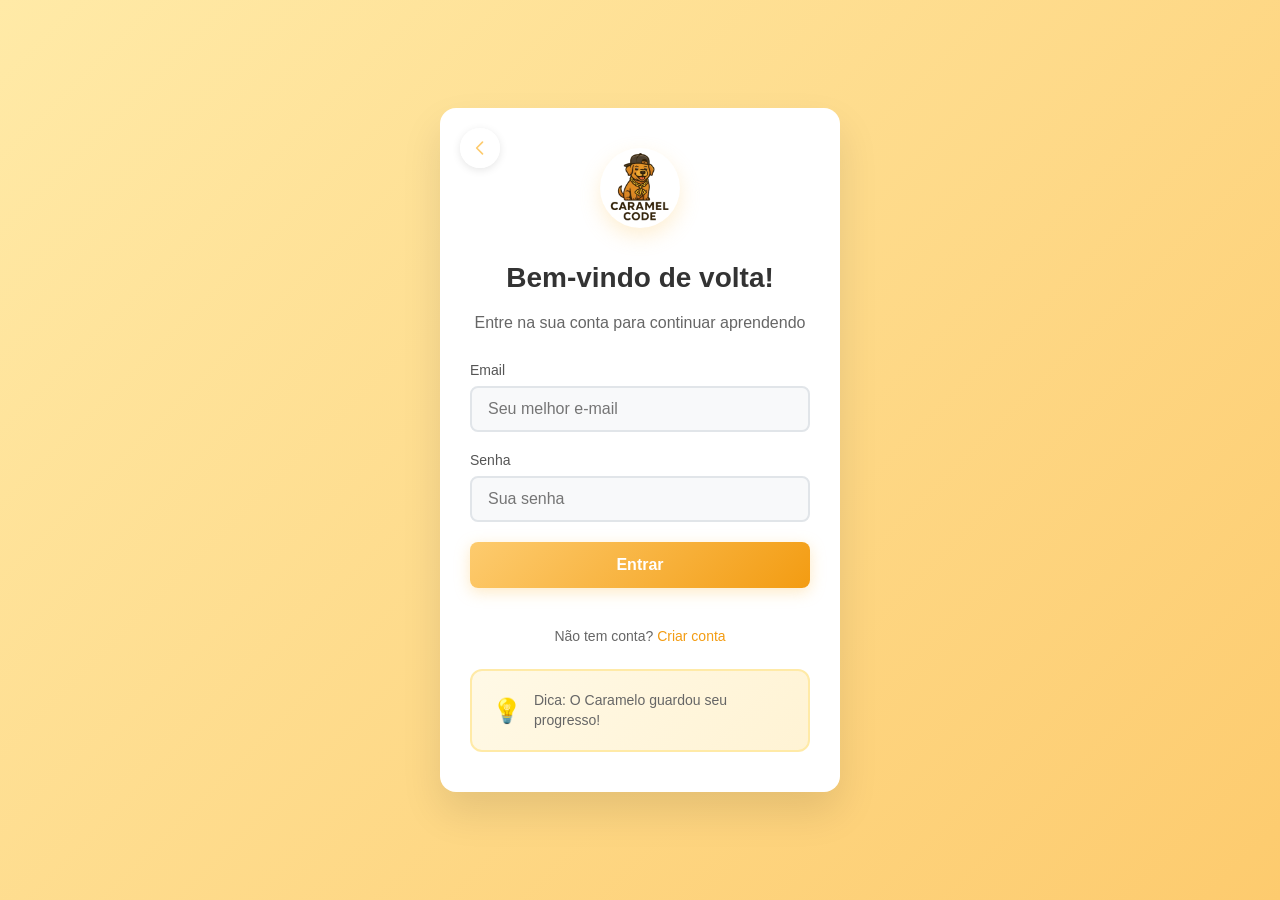
==== course.html @ 5dbd2223 "Initial commit" ====
<!DOCTYPE html>
<html lang="pt-BR">
<head>
    <meta charset="UTF-8">
    <meta name="viewport" content="width=device-width, initial-scale=1.0">
    <title>Trilha - Caramel Code</title>
    <link rel="stylesheet" href="css/theme.css">
    <link rel="stylesheet" href="css/pages.css">
    <style>
        .course-header {
            padding: 16px 16px 10px;
            display: flex;
            align-items: center;
            gap: 12px;
        }
        .course-title-group { flex: 1; }
        .course-title { font-size: 18px; font-weight: 800; color: var(--text-primary); display: flex; align-items: center; gap: 8px; }
        .course-desc { font-size: 12px; color: var(--text-secondary); margin-top: 4px; line-height: 1.4; }
        
        .trail-banner {
            background: linear-gradient(135deg, #fff3e0 0%, #e3f2fd 100%);
            border: 1px solid var(--border);
            border-radius: 20px;
            padding: 20px;
            margin: 0 16px 16px;
            position: relative;
        }
        body.dark .trail-banner {
            background: linear-gradient(135deg, #2d2417 0%, #1e293b 100%);
        }
        .banner-top { display: flex; align-items: center; gap: 8px; margin-bottom: 12px; }
        .banner-top span:first-child { font-size: 18px; }
        .banner-top-title { font-size: 15px; font-weight: 700; color: #a16207; }
        body.dark .banner-top-title { color: #f5a623; }
        .banner-pct { position: absolute; top: 15px; right: 15px; background: rgba(255,255,255,0.5); padding: 4px 8px; border-radius: 20px; font-size: 11px; font-weight: 700; color: var(--accent); }
        .banner-progress-bar { height: 8px; background: rgba(0,0,0,0.05); border-radius: 10px; overflow: hidden; margin-bottom: 20px; }
        .banner-progress-fill { height: 100%; background: var(--accent); border-radius: 10px; width: 0%; transition: width 0.5s; }
        
        .banner-stats { display: flex; justify-content: space-around; text-align: center; }
        .b-stat-item { display: flex; flex-direction: column; gap: 4px; }
        .b-stat-val { font-size: 18px; font-weight: 800; color: var(--text-primary); }
        .b-stat-label { font-size: 11px; color: var(--text-secondary); }

        .phase-card {
            background: var(--bg-card);
            border-radius: 18px;
            border: 1.5px solid var(--border);
            margin: 0 16px 12px;
            padding: 16px;
            display: flex;
            flex-direction: column;
            gap: 12px;
            transition: transform 0.2s;
        }
        .phase-card.locked { opacity: 0.6; }
        .phase-top { display: flex; align-items: flex-start; gap: 14px; }
        .phase-num-circle { 
            width: 44px; height: 44px; border-radius: 50%; border: 2.5px solid #ffe8c8;
            display: flex; align-items: center; justify-content: center;
            font-size: 18px; font-weight: 800; color: var(--accent);
            flex-shrink: 0;
        }
        .phase-card.locked .phase-num-circle { border-color: #eee; color: #ccc; }
        .phase-info { flex: 1; position: relative; }
        .phase-name { font-size: 16px; font-weight: 700; color: var(--text-primary); }
        .phase-desc { font-size: 13px; color: var(--text-secondary); margin-top: 2px; }
        .phase-meta { font-size: 11px; color: var(--text-muted); margin-top: 8px; display: flex; align-items: center; gap: 4px; }
        .phase-badge-pct { position: absolute; top: 0; right: 0; font-size: 11px; font-weight: 700; color: var(--text-muted); }

        .phase-btn {
            width: 100%;
            padding: 12px;
            background: var(--accent);
            color: #fff;
            border: none;
            border-radius: 12px;
            font-size: 14px;
            font-weight: 700;
            display: flex;
            align-items: center;
            justify-content: center;
            gap: 8px;
            cursor: pointer;
            box-shadow: 0 4px 12px rgba(245, 166, 35, 0.2);
        }
        .phase-locked-msg {
            background: var(--bg-secondary);
            border-radius: 10px;
            padding: 10px;
            text-align: center;
            font-size: 12px;
            color: var(--text-muted);
            display: flex;
            align-items: center;
            justify-content: center; gap: 6px;
        }
    </style>
</head>
<body>
<div class="app-shell">
    <header class="page-header" style="border-bottom:none;">
        <button class="back-btn" onclick="location.href='trails.html'">
            <svg viewBox="0 0 24 24" fill="none" stroke="currentColor" stroke-width="2.2">
                <path d="M15 19l-7-7 7-7"/>
            </svg>
        </button>
        <div style="width:40px;"></div>
    </header>

    <div class="course-header" id="courseHeader">
        <div class="course-title" id="courseTitle">🌐 HTML do Zero</div>
        <div class="course-desc" id="courseDesc">Comece sua jornada web aprendendo HTML do básico ao avançado</div>
    </div>

    <div class="page-content" style="padding-top:0;">
        <div class="trail-banner">
            <div class="banner-pct" id="totalPct">0%</div>
            <div class="banner-top">
                <span>🎯</span>
                <span class="banner-top-title">Progresso da Trilha</span>
            </div>
            <div class="banner-sub" id="statusMsg" style="font-size:12px;color:var(--text-secondary);margin-bottom:8px;">0/41 questões completadas</div>
            <div class="banner-progress-bar">
                <div class="banner-progress-fill" id="totalProgressFill"></div>
            </div>
            <div class="banner-stats">
                <div class="b-stat-item">
                    <span class="b-stat-val" id="countFases">0</span>
                    <span class="b-stat-label">Fases</span>
                </div>
                <div class="b-stat-item">
                    <span class="b-stat-val" id="countMoedas">0</span>
                    <span class="b-stat-label">Moedas</span>
                </div>
                <div class="b-stat-item">
                    <span class="b-stat-val" id="countNivel">1</span>
                    <span class="b-stat-label">Nível</span>
                </div>
            </div>
        </div>

        <div id="phasesList"></div>
    </div>
</div>

<script src="js/app.js"></script>
<script src="js/database_json.js"></script>
<script src="js/course.js"></script>
</body>
</html>
---- css/theme.css ----
@import url('https://fonts.googleapis.com/css2?family=Plus+Jakarta+Sans:wght@400;500;600;700;800&display=swap');

:root {
    --bg-primary: #ffffff;
    --bg-secondary: #f9f9f9;
    --bg-card: #ffffff;
    --border: #efefef;
    --text-primary: #1a1a1a;
    --text-secondary: #666;
    --text-muted: #aaa;
    --accent: #f5a623;
    --accent-dark: #e07b00;
    --input-bg: #f8f9fa;
    --input-border: #e1e5e9;
    --shadow: rgba(0, 0, 0, 0.08);
    --toggle-on: #f5a623;
    --toggle-off: #ddd;
    --body-bg: #f3f4f6;
    --gradient-body: linear-gradient(135deg, #ffeaa7 0%, #fdcb6e 100%);
}

html.dark, body.dark {
    --bg-primary: #111827;
    --bg-secondary: #1f2937;
    --bg-card: #1f2937;
    --border: #374151;
    --text-primary: #f9fafb;
    --text-secondary: #9ca3af;
    --text-muted: #6b7280;
    --input-bg: #374151;
    --input-border: #4b5563;
    --shadow: rgba(0, 0, 0, 0.4);
    --toggle-on: #f5a623;
    --toggle-off: #374151;
    --body-bg: #0f172a;
    --gradient-body: linear-gradient(135deg, #1e2535 0%, #111827 100%);
}

html.no-animations *,
html.no-animations *::before,
html.no-animations *::after {
    animation: none !important;
    transition: none !important;
}

/* Aplicar tema no body de todas as páginas */
body {
    font-family: 'Plus Jakarta Sans', sans-serif;
    background-color: var(--body-bg);
    color: var(--text-primary);
    transition: background-color 0.25s, color 0.25s;
}

/* login.css + register.css overrides em dark mode */
body.dark .login-card {
    background: var(--bg-card);
    box-shadow: 0 20px 40px var(--shadow);
}

body.dark .login-title,
body.dark .login-title h2 {
    color: var(--text-primary);
}

body.dark .subtitle,
body.dark .signup-link,
body.dark .signup-link p {
    color: var(--text-secondary);
}

body.dark .form-group label {
    color: var(--text-secondary);
}

body.dark .form-group input {
    background: var(--input-bg);
    border-color: var(--input-border);
    color: var(--text-primary);
}

body.dark .form-group input::placeholder {
    color: var(--text-muted);
}

body.dark .tip-section {
    background: #1f2937;
    border-color: #374151;
}

body.dark .tip-text {
    color: var(--text-secondary);
}

/* index.html overrides */
body.dark .feature-card {
    background: var(--bg-card);
    border-color: var(--border);
}

body.dark .feature-content h3 {
    color: var(--text-primary);
}

body.dark .feature-content p {
    color: var(--text-secondary);
}

body.dark .stat-number {
    color: var(--text-primary);
}

body.dark .stat-label {
    color: var(--text-secondary);
}

body.dark .footer {
    color: var(--text-muted);
}

body.dark .btn-secondary {
    background: var(--bg-card);
    border-color: var(--accent);
    color: var(--accent);
}

/* Onboarding dark */
body.dark .ob-shell {
    background: var(--bg-primary);
}

body.dark .ob-level-card {
    background: var(--bg-card);
    border-color: var(--border);
}

body.dark .ob-level-name {
    color: var(--text-primary);
}

body.dark .ob-level-desc {
    color: var(--text-secondary);
}

body.dark .ob-level-feat {
    color: var(--text-secondary);
}

body.dark .ob-style-tab {
    background: var(--bg-secondary);
    border-color: transparent;
}

body.dark .ob-style-tab-label {
    color: var(--text-secondary);
}

body.dark .ob-level-sub,
body.dark .ob-subtitle {
    color: var(--text-secondary);
}

/* Login/register body gradient — dark substitui o gradiente amarelo */
body.dark .login-container ~ * {
    background: var(--body-bg);
}
---- css/pages.css ----
@import url('https://fonts.googleapis.com/css2?family=Plus+Jakarta+Sans:wght@400;500;600;700;800&display=swap');

* { margin: 0; padding: 0; box-sizing: border-box; }

body {
    font-family: 'Plus Jakarta Sans', sans-serif;
    background: var(--bg-secondary);
    min-height: 100vh;
    display: flex;
    justify-content: center;
}

.app-shell {
    width: 100%;
    max-width: 400px;
    min-height: 100vh;
    background: var(--bg-primary, #fff);
    display: flex;
    flex-direction: column;
    color: var(--text-primary, #1a1a1a);
}

:root {
    --bg-primary: #ffffff;
    --bg-secondary: #f9f9f9;
    --bg-card: #ffffff;
    --border: #efefef;
    --text-primary: #1a1a1a;
    --text-secondary: #888;
    --text-muted: #bbb;
    --accent: #f5a623;
    --accent-dark: #e07b00;
    --toggle-on: #f5a623;
    --toggle-off: #ddd;
}

body.dark {
    --bg-primary: #111827;
    --bg-secondary: #1f2937;
    --bg-card: #1f2937;
    --border: #374151;
    --text-primary: #f9fafb;
    --text-secondary: #9ca3af;
    --text-muted: #6b7280;
    --toggle-on: #f5a623;
    --toggle-off: #374151;
}

/* Page header */
.page-header {
    display: flex;
    align-items: center;
    justify-content: space-between;
    padding: 20px 16px 14px;
    background: var(--bg-primary);
    border-bottom: 1px solid var(--border);
}

.back-btn {
    background: none;
    border: none;
    cursor: pointer;
    display: flex;
    align-items: center;
    gap: 4px;
    color: var(--text-primary);
    font-size: 14px;
    font-weight: 500;
    font-family: 'Plus Jakarta Sans', sans-serif;
    padding: 4px 0;
}

.back-btn svg { width: 20px; height: 20px; }

.page-title {
    font-size: 17px;
    font-weight: 700;
    color: var(--text-primary);
}

.page-action-btn {
    background: none;
    border: none;
    cursor: pointer;
    font-size: 14px;
    font-weight: 600;
    color: var(--accent);
    font-family: 'Plus Jakarta Sans', sans-serif;
    display: flex;
    align-items: center;
    gap: 6px;
}

.page-action-btn svg { width: 16px; height: 16px; }

.page-version {
    font-size: 12px;
    color: var(--text-muted);
}

.page-content {
    flex: 1;
    overflow-y: auto;
    padding: 16px;
    display: flex;
    flex-direction: column;
    gap: 14px;
    background: var(--bg-secondary);
}

/* Cards */
.card {
    background: var(--bg-card);
    border-radius: 16px;
    border: 1px solid var(--border);
    overflow: hidden;
}

/* Profile card */
.profile-card {
    padding: 24px 16px;
    display: flex;
    flex-direction: column;
    align-items: center;
    gap: 10px;
    text-align: center;
}

.avatar-circle {
    width: 72px;
    height: 72px;
    border-radius: 50%;
    background: #f0ece8;
    display: flex;
    align-items: center;
    justify-content: center;
    font-size: 28px;
    font-weight: 700;
    color: #c9a87f;
    position: relative;
}

.avatar-edit-btn {
    position: absolute;
    bottom: -2px;
    right: -2px;
    width: 24px;
    height: 24px;
    background: var(--accent);
    border-radius: 50%;
    border: 2px solid var(--bg-card);
    display: flex;
    align-items: center;
    justify-content: center;
    cursor: pointer;
    font-size: 10px;
    color: #fff;
}

.profile-name {
    font-size: 18px;
    font-weight: 800;
    color: var(--text-primary);
}

.profile-email {
    font-size: 13px;
    color: var(--text-secondary);
}

.profile-badges {
    display: flex;
    gap: 10px;
    margin-top: 2px;
}

.profile-badge {
    font-size: 12px;
    font-weight: 600;
    color: var(--accent);
}

.profile-badge-sep {
    color: var(--border);
}

/* Stats card */
.stats-card {
    padding: 16px;
}

.stats-card-title {
    display: flex;
    align-items: center;
    gap: 8px;
    font-size: 14px;
    font-weight: 700;
    color: var(--text-primary);
    margin-bottom: 14px;
    padding-bottom: 12px;
    border-bottom: 1px solid var(--border);
}

.stats-card-title span { font-size: 16px; }

.stats-grid-2 {
    display: grid;
    grid-template-columns: 1fr 1fr;
    gap: 12px;
}

.stat-cell {
    display: flex;
    flex-direction: column;
    gap: 2px;
}

.stat-cell-icon-val {
    display: flex;
    align-items: center;
    gap: 6px;
}

.stat-cell-icon { font-size: 16px; }

.stat-cell-val {
    font-size: 20px;
    font-weight: 800;
    color: var(--text-primary);
}

.stat-cell-val.orange { color: #f5a623; }
.stat-cell-val.red { color: #ef4444; }
.stat-cell-val.green { color: #22c55e; }

.stat-cell-label {
    font-size: 12px;
    color: var(--text-secondary);
}

.profile-member-since {
    display: flex;
    align-items: center;
    gap: 6px;
    padding: 12px 16px 0;
    font-size: 12px;
    color: var(--text-muted);
    border-top: 1px solid var(--border);
    margin-top: 12px;
}

/* Edit form */
.edit-form { padding: 16px; display: flex; flex-direction: column; gap: 12px; }

.form-group { display: flex; flex-direction: column; gap: 6px; }

.form-label { font-size: 12px; font-weight: 600; color: var(--text-secondary); }

.form-input {
    padding: 12px 14px;
    border-radius: 12px;
    border: 1.5px solid var(--border);
    background: var(--bg-secondary);
    font-size: 14px;
    color: var(--text-primary);
    font-family: 'Plus Jakarta Sans', sans-serif;
    outline: none;
    transition: border-color 0.2s;
}

.form-input:focus { border-color: var(--accent); }

.save-btn {
    width: 100%;
    padding: 14px;
    background: linear-gradient(135deg, #f5a623 0%, #e07b00 100%);
    color: #fff;
    border: none;
    border-radius: 14px;
    font-size: 15px;
    font-weight: 700;
    cursor: pointer;
    font-family: 'Plus Jakarta Sans', sans-serif;
    transition: transform 0.2s, box-shadow 0.2s;
    margin-top: 4px;
}

.save-btn:hover { transform: translateY(-1px); box-shadow: 0 6px 20px rgba(245,166,35,0.35); }

/* Settings */
.settings-section { padding: 14px 16px; }

.settings-section-title {
    display: flex;
    align-items: center;
    gap: 8px;
    font-size: 13px;
    font-weight: 700;
    color: var(--text-primary);
    margin-bottom: 12px;
}

.settings-section-title span { font-size: 16px; }

.settings-row {
    display: flex;
    align-items: center;
    justify-content: space-between;
    padding: 10px 0;
    border-bottom: 1px solid var(--border);
}

.settings-row:last-child { border-bottom: none; }

.settings-row-left { flex: 1; min-width: 0; }

.settings-row-label {
    font-size: 14px;
    font-weight: 600;
    color: var(--text-primary);
}

.settings-row-sub {
    font-size: 11px;
    color: var(--text-secondary);
    margin-top: 2px;
}

.toggle {
    width: 44px;
    height: 24px;
    border-radius: 100px;
    background: var(--toggle-off);
    position: relative;
    cursor: pointer;
    border: none;
    transition: background 0.25s;
    flex-shrink: 0;
}

.toggle.on { background: var(--toggle-on); }

.toggle::after {
    content: '';
    position: absolute;
    width: 18px;
    height: 18px;
    border-radius: 50%;
    background: #fff;
    top: 3px;
    left: 3px;
    transition: transform 0.25s;
    box-shadow: 0 1px 4px rgba(0,0,0,0.2);
}

.toggle.on::after { transform: translateX(20px); }

/* Trails */
.trail-level-banner {
    background: linear-gradient(135deg, #fff9f0 0%, #ffe8c8 100%);
    border: 1.5px solid #ffd4a0;
    border-radius: 16px;
    padding: 14px 16px;
    display: flex;
    align-items: center;
    gap: 12px;
    margin-bottom: 4px;
}

.trail-level-emoji { font-size: 28px; }

.trail-level-info { flex: 1; }

.trail-level-name { font-size: 15px; font-weight: 700; color: #1a1a1a; }

.trail-level-sub { font-size: 12px; color: #888; }

.trail-level-badge {
    font-size: 11px;
    font-weight: 700;
    background: #fff;
    color: var(--accent);
    border: 1.5px solid #ffd4a0;
    padding: 4px 10px;
    border-radius: 100px;
}

.trail-card {
    background: var(--bg-card);
    border-radius: 16px;
    border: 1.5px solid var(--border);
    overflow: hidden;
    margin-bottom: 12px;
}

.trail-card.locked { opacity: 0.6; }

.trail-card-top {
    padding: 14px 16px 10px;
    display: flex;
    align-items: flex-start;
    gap: 12px;
}

.trail-card-icon {
    width: 44px;
    height: 44px;
    border-radius: 12px;
    display: flex;
    align-items: center;
    justify-content: center;
    font-size: 22px;
    flex-shrink: 0;
    background: #f5f5f5;
}

.trail-card-info {
    flex: 1;
    min-width: 0;
}

.trail-card-header {
    display: flex;
    align-items: center;
    justify-content: space-between;
}

.trail-card-name {
    font-size: 15px;
    font-weight: 700;
    color: var(--text-primary);
}

.trail-card-pct {
    font-size: 13px;
    font-weight: 600;
    color: var(--text-secondary);
}

.trail-card-desc {
    font-size: 12px;
    color: var(--text-secondary);
    margin: 3px 0 6px;
}

.trail-card-meta {
    display: flex;
    align-items: center;
    gap: 4px;
    font-size: 11px;
    color: var(--text-muted);
}

.trail-card-meta span { font-size: 13px; }

.trail-progress-row {
    padding: 0 16px 10px;
}

.trail-label-row {
    display: flex;
    justify-content: space-between;
    font-size: 11px;
    color: var(--text-muted);
    margin-bottom: 5px;
}

.trail-track {
    height: 6px;
    background: #eee;
    border-radius: 100px;
    overflow: hidden;
}

.trail-fill {
    height: 100%;
    background: linear-gradient(90deg, #f5a623, #e07b00);
    border-radius: 100px;
}

.trail-phases {
    padding: 4px 16px 12px;
    display: flex;
    gap: 6px;
}

.phase-dot {
    width: 28px;
    height: 28px;
    border-radius: 50%;
    border: 2px solid var(--border);
    display: flex;
    align-items: center;
    justify-content: center;
    font-size: 11px;
    font-weight: 700;
    color: var(--text-muted);
    background: var(--bg-secondary);
    cursor: pointer;
    transition: all 0.2s;
}

.phase-dot.done {
    background: var(--accent);
    border-color: var(--accent);
    color: #fff;
}

.phase-dot.current {
    border-color: var(--accent);
    color: var(--accent);
}

.phase-dot.more {
    font-size: 10px;
}

.trail-lock-msg {
    padding: 6px 16px 12px;
    display: flex;
    align-items: center;
    gap: 6px;
    font-size: 11px;
    color: var(--text-muted);
}

.trail-lock-msg span { font-size: 13px; }

.trail-tip {
    margin-top: 4px;
    background: #fffbeb;
    border-radius: 14px;
    border: 1.5px solid #fde68a;
    padding: 14px 16px;
    display: flex;
    gap: 10px;
    align-items: flex-start;
}

.trail-tip-icon { font-size: 20px; flex-shrink: 0; }

.trail-tip-text { font-size: 12px; color: #a16207; line-height: 1.5; }
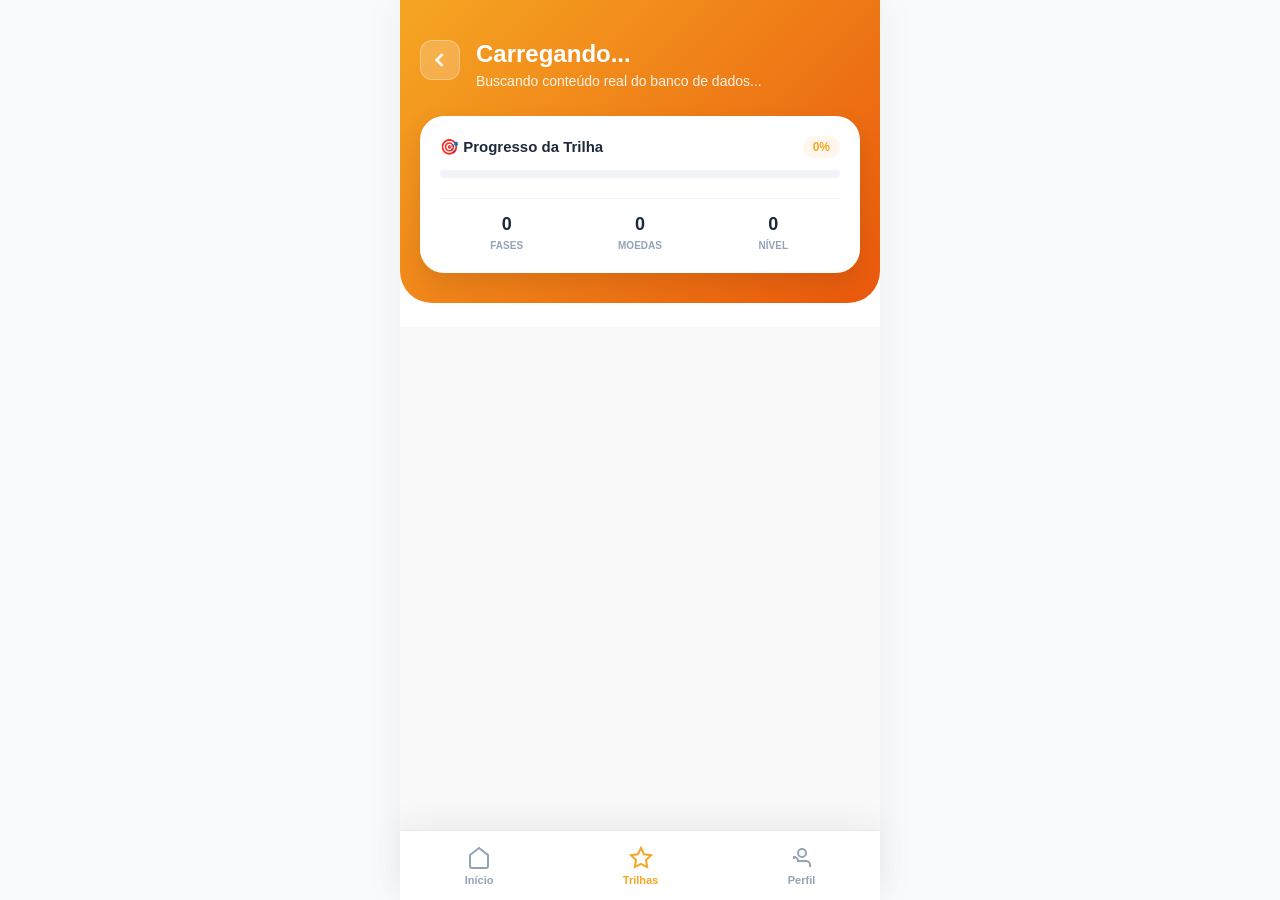
==== commit 11fc8bda: "Correção dos bancos de dados" ====
--- a/course.html
+++ b/course.html
@@ -1,150 +1,352 @@
 <!DOCTYPE html>
 <html lang="pt-BR">
+
 <head>
     <meta charset="UTF-8">
     <meta name="viewport" content="width=device-width, initial-scale=1.0">
-    <title>Trilha - Caramel Code</title>
+    <title>Curso - Caramel Code</title>
     <link rel="stylesheet" href="css/theme.css">
     <link rel="stylesheet" href="css/pages.css">
     <style>
+        body {
+            background-color: #f8fafc;
+            margin: 0;
+            font-family: 'Inter', sans-serif;
+        }
+
+        .app-shell {
+            max-width: 480px;
+            margin: 0 auto;
+            background: #fff;
+            min-height: 100vh;
+            position: relative;
+            box-shadow: 0 0 40px rgba(0,0,0,0.05);
+        }
+
+        /* HEADER CARAMEL */
         .course-header {
-            padding: 16px 16px 10px;
-            display: flex;
-            align-items: center;
-            gap: 12px;
-        }
-        .course-title-group { flex: 1; }
-        .course-title { font-size: 18px; font-weight: 800; color: var(--text-primary); display: flex; align-items: center; gap: 8px; }
-        .course-desc { font-size: 12px; color: var(--text-secondary); margin-top: 4px; line-height: 1.4; }
-        
-        .trail-banner {
-            background: linear-gradient(135deg, #fff3e0 0%, #e3f2fd 100%);
-            border: 1px solid var(--border);
+            padding: 40px 20px 30px;
+            background: linear-gradient(135deg, #f5a623 0%, #ea580c 100%);
+            color: white;
+            border-bottom-left-radius: 32px;
+            border-bottom-right-radius: 32px;
+            margin-bottom: 24px;
+        }
+
+        .header-nav {
+            display: flex;
+            align-items: flex-start;
+            gap: 16px;
+            margin-bottom: 24px;
+        }
+
+        .back-btn {
+            width: 40px;
+            height: 40px;
+            border-radius: 12px;
+            background: rgba(255, 255, 255, 0.2);
+            border: 1px solid rgba(255, 255, 255, 0.3);
+            display: flex;
+            align-items: center;
+            justify-content: center;
+            color: white;
+            cursor: pointer;
+            backdrop-filter: blur(5px);
+        }
+
+        .course-info h1 {
+            font-size: 24px;
+            font-weight: 800;
+            margin: 0 0 4px 0;
+        }
+
+        .course-info p {
+            font-size: 14px;
+            color: rgba(255, 255, 255, 0.9);
+            margin: 0;
+            line-height: 1.4;
+        }
+
+        /* PROGRESS CARD */
+        .progress-card {
+            background: #ffffff;
+            border-radius: 24px;
+            padding: 20px;
+            box-shadow: 0 10px 25px rgba(0, 0, 0, 0.1);
+            margin-top: 10px;
+        }
+
+        .progress-header {
+            display: flex;
+            justify-content: space-between;
+            align-items: center;
+            margin-bottom: 12px;
+        }
+
+        .progress-label {
+            font-weight: 700;
+            color: #1e293b;
+            font-size: 15px;
+            display: flex;
+            align-items: center;
+            gap: 8px;
+        }
+
+        .progress-percent {
+            background: #fff7ed;
+            padding: 4px 10px;
+            border-radius: 100px;
+            font-size: 12px;
+            font-weight: 800;
+            color: #f5a623;
+        }
+
+        .progress-bar-bg {
+            height: 8px;
+            background: #f1f5f9;
+            border-radius: 10px;
+            overflow: hidden;
+            margin-bottom: 20px;
+        }
+
+        .progress-bar-fill {
+            height: 100%;
+            background: linear-gradient(90deg, #f5a623, #f97316);
+            width: 0%;
+            transition: width 0.5s ease;
+        }
+
+        .stats-row {
+            display: grid;
+            grid-template-columns: repeat(3, 1fr);
+            padding-top: 15px;
+            border-top: 1px solid #f1f5f9;
+        }
+
+        .stat-item { text-align: center; }
+        .stat-val { display: block; font-size: 18px; font-weight: 800; color: #1e293b; }
+        .stat-lab { font-size: 10px; font-weight: 700; color: #94a3b8; text-transform: uppercase; }
+
+        /* LISTA DE MÓDULOS */
+        .modules-list {
+            padding: 0 20px 120px;
+            display: flex;
+            flex-direction: column;
+            gap: 16px;
+        }
+
+        .module-item {
+            background: #ffffff;
+            border: 1.5px solid #f1f5f9;
             border-radius: 20px;
-            padding: 20px;
-            margin: 0 16px 16px;
-            position: relative;
-        }
-        body.dark .trail-banner {
-            background: linear-gradient(135deg, #2d2417 0%, #1e293b 100%);
-        }
-        .banner-top { display: flex; align-items: center; gap: 8px; margin-bottom: 12px; }
-        .banner-top span:first-child { font-size: 18px; }
-        .banner-top-title { font-size: 15px; font-weight: 700; color: #a16207; }
-        body.dark .banner-top-title { color: #f5a623; }
-        .banner-pct { position: absolute; top: 15px; right: 15px; background: rgba(255,255,255,0.5); padding: 4px 8px; border-radius: 20px; font-size: 11px; font-weight: 700; color: var(--accent); }
-        .banner-progress-bar { height: 8px; background: rgba(0,0,0,0.05); border-radius: 10px; overflow: hidden; margin-bottom: 20px; }
-        .banner-progress-fill { height: 100%; background: var(--accent); border-radius: 10px; width: 0%; transition: width 0.5s; }
-        
-        .banner-stats { display: flex; justify-content: space-around; text-align: center; }
-        .b-stat-item { display: flex; flex-direction: column; gap: 4px; }
-        .b-stat-val { font-size: 18px; font-weight: 800; color: var(--text-primary); }
-        .b-stat-label { font-size: 11px; color: var(--text-secondary); }
-
-        .phase-card {
-            background: var(--bg-card);
-            border-radius: 18px;
-            border: 1.5px solid var(--border);
-            margin: 0 16px 12px;
             padding: 16px;
             display: flex;
+            align-items: center;
+            gap: 16px;
+            cursor: pointer;
+            transition: transform 0.2s;
+        }
+
+        .module-item:active { transform: scale(0.98); }
+
+        .module-icon {
+            width: 48px;
+            height: 48px;
+            border-radius: 14px;
+            background: #fff7ed;
+            display: flex;
+            align-items: center;
+            justify-content: center;
+            font-size: 20px;
+            border: 1px solid #fed7aa;
+        }
+
+        .module-info { flex: 1; }
+        .module-title { font-weight: 700; color: #1e293b; font-size: 15px; margin-bottom: 2px; }
+        .module-meta { font-size: 12px; color: #64748b; }
+
+        .module-check {
+            width: 24px;
+            height: 24px;
+            border-radius: 50%;
+            border: 2px solid #e2e8f0;
+            display: flex;
+            align-items: center;
+            justify-content: center;
+        }
+
+        .module-item.completed .module-check {
+            background: #22c55e;
+            border-color: #22c55e;
+            color: white;
+            font-size: 12px;
+        }
+
+        .module-item.locked {
+            opacity: 0.6;
+            cursor: not-allowed;
+        }
+
+        /* TAB BAR CARAMEL */
+        .tab-bar {
+            position: fixed;
+            bottom: 0;
+            left: 50%;
+            transform: translateX(-50%);
+            width: 100%;
+            max-width: 480px;
+            height: 70px;
+            background: #ffffff;
+            border-top: 1px solid #e2e8f0;
+            display: flex;
+            justify-content: space-around;
+            align-items: center;
+            z-index: 1000;
+            box-shadow: 0 -10px 30px rgba(0,0,0,0.05);
+        }
+
+        .tab-item {
+            display: flex;
             flex-direction: column;
-            gap: 12px;
-            transition: transform 0.2s;
-        }
-        .phase-card.locked { opacity: 0.6; }
-        .phase-top { display: flex; align-items: flex-start; gap: 14px; }
-        .phase-num-circle { 
-            width: 44px; height: 44px; border-radius: 50%; border: 2.5px solid #ffe8c8;
-            display: flex; align-items: center; justify-content: center;
-            font-size: 18px; font-weight: 800; color: var(--accent);
-            flex-shrink: 0;
-        }
-        .phase-card.locked .phase-num-circle { border-color: #eee; color: #ccc; }
-        .phase-info { flex: 1; position: relative; }
-        .phase-name { font-size: 16px; font-weight: 700; color: var(--text-primary); }
-        .phase-desc { font-size: 13px; color: var(--text-secondary); margin-top: 2px; }
-        .phase-meta { font-size: 11px; color: var(--text-muted); margin-top: 8px; display: flex; align-items: center; gap: 4px; }
-        .phase-badge-pct { position: absolute; top: 0; right: 0; font-size: 11px; font-weight: 700; color: var(--text-muted); }
-
-        .phase-btn {
-            width: 100%;
-            padding: 12px;
-            background: var(--accent);
-            color: #fff;
-            border: none;
-            border-radius: 12px;
-            font-size: 14px;
-            font-weight: 700;
-            display: flex;
-            align-items: center;
-            justify-content: center;
-            gap: 8px;
-            cursor: pointer;
-            box-shadow: 0 4px 12px rgba(245, 166, 35, 0.2);
-        }
-        .phase-locked-msg {
-            background: var(--bg-secondary);
-            border-radius: 10px;
-            padding: 10px;
-            text-align: center;
-            font-size: 12px;
-            color: var(--text-muted);
-            display: flex;
-            align-items: center;
-            justify-content: center; gap: 6px;
-        }
+            align-items: center;
+            text-decoration: none;
+            color: #94a3b8;
+            font-size: 11px;
+            font-weight: 600;
+        }
+
+        .tab-item.active { color: #f5a623; }
+        .tab-item svg { width: 24px !important; height: 24px !important; margin-bottom: 4px; }
     </style>
 </head>
+
 <body>
-<div class="app-shell">
-    <header class="page-header" style="border-bottom:none;">
-        <button class="back-btn" onclick="location.href='trails.html'">
-            <svg viewBox="0 0 24 24" fill="none" stroke="currentColor" stroke-width="2.2">
-                <path d="M15 19l-7-7 7-7"/>
-            </svg>
-        </button>
-        <div style="width:40px;"></div>
-    </header>
-
-    <div class="course-header" id="courseHeader">
-        <div class="course-title" id="courseTitle">🌐 HTML do Zero</div>
-        <div class="course-desc" id="courseDesc">Comece sua jornada web aprendendo HTML do básico ao avançado</div>
-    </div>
-
-    <div class="page-content" style="padding-top:0;">
-        <div class="trail-banner">
-            <div class="banner-pct" id="totalPct">0%</div>
-            <div class="banner-top">
-                <span>🎯</span>
-                <span class="banner-top-title">Progresso da Trilha</span>
-            </div>
-            <div class="banner-sub" id="statusMsg" style="font-size:12px;color:var(--text-secondary);margin-bottom:8px;">0/41 questões completadas</div>
-            <div class="banner-progress-bar">
-                <div class="banner-progress-fill" id="totalProgressFill"></div>
-            </div>
-            <div class="banner-stats">
-                <div class="b-stat-item">
-                    <span class="b-stat-val" id="countFases">0</span>
-                    <span class="b-stat-label">Fases</span>
-                </div>
-                <div class="b-stat-item">
-                    <span class="b-stat-val" id="countMoedas">0</span>
-                    <span class="b-stat-label">Moedas</span>
-                </div>
-                <div class="b-stat-item">
-                    <span class="b-stat-val" id="countNivel">1</span>
-                    <span class="b-stat-label">Nível</span>
+    <div class="app-shell">
+        <header class="course-header">
+            <div class="header-nav">
+                <button class="back-btn" onclick="location.href='trails.html'">
+                    <svg viewBox="0 0 24 24" width="24" height="24" fill="none" stroke="currentColor" stroke-width="3">
+                        <path d="M15 19l-7-7 7-7" />
+                    </svg>
+                </button>
+                <div class="course-info">
+                    <h1 id="courseTitle">Carregando...</h1>
+                    <p id="courseDesc">Buscando conteúdo real do banco de dados...</p>
                 </div>
             </div>
+
+            <div class="progress-card">
+                <div class="progress-header">
+                    <div class="progress-label">🎯 Progresso da Trilha</div>
+                    <div class="progress-percent" id="progressPercent">0%</div>
+                </div>
+                <div class="progress-bar-bg">
+                    <div class="progress-bar-fill" id="progressBar"></div>
+                </div>
+                <div class="stats-row">
+                    <div class="stat-item">
+                        <span class="stat-val" id="statFases">0</span>
+                        <span class="stat-lab">Fases</span>
+                    </div>
+                    <div class="stat-item">
+                        <span class="stat-val" id="statMoedas">0</span>
+                        <span class="stat-lab">Moedas</span>
+                    </div>
+                    <div class="stat-item">
+                        <span class="stat-val" id="statNivel">0</span>
+                        <span class="stat-lab">Nível</span>
+                    </div>
+                </div>
+            </div>
+        </header>
+
+        <div class="page-content">
+            <div class="modules-list" id="modulesList">
+                <!-- Injetado via API -->
+            </div>
         </div>
 
-        <div id="phasesList"></div>
+        <nav class="tab-bar">
+            <a href="dashboard.html" class="tab-item">
+                <svg viewBox="0 0 24 24" fill="none" stroke="currentColor" stroke-width="2">
+                    <path d="M3 9l9-7 9 7v11a2 2 0 0 1-2 2H5a2 2 0 0 1-2-2z" />
+                </svg>
+                <span>Início</span>
+            </a>
+            <a href="trails.html" class="tab-item active">
+                <svg viewBox="0 0 24 24" fill="none" stroke="currentColor" stroke-width="2">
+                    <path d="M12 2l3.09 6.26L22 9.27l-5 4.87 1.18 6.88L12 17.77l-6.18 3.25L7 14.14 2 9.27l6.91-1.01L12 2z" />
+                </svg>
+                <span>Trilhas</span>
+            </a>
+            <a href="profile.html" class="tab-item">
+                <svg viewBox="0 0 24 24" fill="none" stroke="currentColor" stroke-width="2">
+                    <path d="M20 21v-2a4 4 0 0 0-4-4H8a4 4 0 0 0-4-4v2" />
+                    <circle cx="12" cy="7" r="4" />
+                </svg>
+                <span>Perfil</span>
+            </a>
+        </nav>
     </div>
-</div>
-
-<script src="js/app.js"></script>
-<script src="js/database_json.js"></script>
-<script src="js/course.js"></script>
+
+    <script src="js/app.js"></script>
+    <script>
+        async function loadCourseContent() {
+            const params = new URLSearchParams(window.location.search);
+            const trailId = params.get('trail') || 'html';
+
+            try {
+                const response = await fetch(`api/get_course_content.php?trail=${trailId}`);
+                const data = await response.json();
+
+                if (data.success) {
+                    document.getElementById('courseTitle').textContent = data.curso.titulo;
+                    document.getElementById('courseDesc').textContent = data.curso.descricao;
+                    
+                    document.getElementById('statFases').textContent = data.modulos.length;
+                    document.getElementById('statMoedas').textContent = data.stats.moedas;
+                    document.getElementById('statNivel').textContent = data.stats.nivel;
+
+                    const percent = Math.round((data.concluidas.length / data.modulos.length) * 100) || 0;
+                    document.getElementById('progressPercent').textContent = percent + '%';
+                    document.getElementById('progressBar').style.width = percent + '%';
+
+                    const list = document.getElementById('modulesList');
+                    list.innerHTML = '';
+
+                    data.modulos.forEach(mod => {
+                        const isCompleted = data.concluidas.includes(parseInt(mod.ordem));
+                        const isLocked = parseInt(mod.ordem) > (data.concluidas.length + 1);
+
+                        const item = document.createElement('div');
+                        item.className = `module-item ${isCompleted ? 'completed' : ''} ${isLocked ? 'locked' : ''}`;
+                        
+                        item.onclick = () => {
+                            if (!isLocked) location.href = `study.html?trail=${trailId}&phase=${mod.ordem}`;
+                            else alert("Conclua a fase anterior para liberar esta!");
+                        };
+
+                        item.innerHTML = `
+                            <div class="module-icon">📚</div>
+                            <div class="module-info">
+                                <div class="module-title">Módulo ${mod.ordem}: ${mod.titulo}</div>
+                                <div class="module-meta">10 questões • 25 moedas</div>
+                            </div>
+                            <div class="module-check">${isCompleted ? '✓' : ''}</div>
+                        `;
+                        list.appendChild(item);
+                    });
+                }
+            } catch (e) {
+                console.error("Erro ao carregar curso:", e);
+            }
+        }
+
+        document.addEventListener('DOMContentLoaded', () => {
+            window.applyTheme();
+            loadCourseContent();
+        });
+    </script>
 </body>
-</html>
+
+</html>
--- a/css/theme.css
+++ b/css/theme.css
@@ -19,7 +19,8 @@
     --gradient-body: linear-gradient(135deg, #ffeaa7 0%, #fdcb6e 100%);
 }
 
-html.dark, body.dark {
+html.dark,
+body.dark {
     --bg-primary: #111827;
     --bg-secondary: #1f2937;
     --bg-card: #1f2937;
@@ -160,6 +161,6 @@
 }
 
 /* Login/register body gradient — dark substitui o gradiente amarelo */
-body.dark .login-container ~ * {
+body.dark .login-container~* {
     background: var(--body-bg);
-}
+}
--- a/css/pages.css
+++ b/css/pages.css
@@ -1,6 +1,10 @@
 @import url('https://fonts.googleapis.com/css2?family=Plus+Jakarta+Sans:wght@400;500;600;700;800&display=swap');
 
-* { margin: 0; padding: 0; box-sizing: border-box; }
+* {
+    margin: 0;
+    padding: 0;
+    box-sizing: border-box;
+}
 
 body {
     font-family: 'Plus Jakarta Sans', sans-serif;
@@ -70,7 +74,10 @@
     padding: 4px 0;
 }
 
-.back-btn svg { width: 20px; height: 20px; }
+.back-btn svg {
+    width: 20px;
+    height: 20px;
+}
 
 .page-title {
     font-size: 17px;
@@ -91,7 +98,10 @@
     gap: 6px;
 }
 
-.page-action-btn svg { width: 16px; height: 16px; }
+.page-action-btn svg {
+    width: 16px;
+    height: 16px;
+}
 
 .page-version {
     font-size: 12px;
@@ -201,7 +211,9 @@
     border-bottom: 1px solid var(--border);
 }
 
-.stats-card-title span { font-size: 16px; }
+.stats-card-title span {
+    font-size: 16px;
+}
 
 .stats-grid-2 {
     display: grid;
@@ -221,7 +233,9 @@
     gap: 6px;
 }
 
-.stat-cell-icon { font-size: 16px; }
+.stat-cell-icon {
+    font-size: 16px;
+}
 
 .stat-cell-val {
     font-size: 20px;
@@ -229,9 +243,17 @@
     color: var(--text-primary);
 }
 
-.stat-cell-val.orange { color: #f5a623; }
-.stat-cell-val.red { color: #ef4444; }
-.stat-cell-val.green { color: #22c55e; }
+.stat-cell-val.orange {
+    color: #f5a623;
+}
+
+.stat-cell-val.red {
+    color: #ef4444;
+}
+
+.stat-cell-val.green {
+    color: #22c55e;
+}
 
 .stat-cell-label {
     font-size: 12px;
@@ -250,11 +272,24 @@
 }
 
 /* Edit form */
-.edit-form { padding: 16px; display: flex; flex-direction: column; gap: 12px; }
-
-.form-group { display: flex; flex-direction: column; gap: 6px; }
-
-.form-label { font-size: 12px; font-weight: 600; color: var(--text-secondary); }
+.edit-form {
+    padding: 16px;
+    display: flex;
+    flex-direction: column;
+    gap: 12px;
+}
+
+.form-group {
+    display: flex;
+    flex-direction: column;
+    gap: 6px;
+}
+
+.form-label {
+    font-size: 12px;
+    font-weight: 600;
+    color: var(--text-secondary);
+}
 
 .form-input {
     padding: 12px 14px;
@@ -268,7 +303,9 @@
     transition: border-color 0.2s;
 }
 
-.form-input:focus { border-color: var(--accent); }
+.form-input:focus {
+    border-color: var(--accent);
+}
 
 .save-btn {
     width: 100%;
@@ -285,10 +322,15 @@
     margin-top: 4px;
 }
 
-.save-btn:hover { transform: translateY(-1px); box-shadow: 0 6px 20px rgba(245,166,35,0.35); }
+.save-btn:hover {
+    transform: translateY(-1px);
+    box-shadow: 0 6px 20px rgba(245, 166, 35, 0.35);
+}
 
 /* Settings */
-.settings-section { padding: 14px 16px; }
+.settings-section {
+    padding: 14px 16px;
+}
 
 .settings-section-title {
     display: flex;
@@ -300,7 +342,9 @@
     margin-bottom: 12px;
 }
 
-.settings-section-title span { font-size: 16px; }
+.settings-section-title span {
+    font-size: 16px;
+}
 
 .settings-row {
     display: flex;
@@ -310,9 +354,14 @@
     border-bottom: 1px solid var(--border);
 }
 
-.settings-row:last-child { border-bottom: none; }
-
-.settings-row-left { flex: 1; min-width: 0; }
+.settings-row:last-child {
+    border-bottom: none;
+}
+
+.settings-row-left {
+    flex: 1;
+    min-width: 0;
+}
 
 .settings-row-label {
     font-size: 14px;
@@ -324,6 +373,14 @@
     font-size: 11px;
     color: var(--text-secondary);
     margin-top: 2px;
+}
+
+.feedback-explanation {
+    font-size: 13px;
+    color: var(--text-secondary);
+    line-height: 1.5;
+    margin-top: 15px;
+    white-space: pre-line; /* Permite quebras de linha */
 }
 
 .toggle {
@@ -338,7 +395,9 @@
     flex-shrink: 0;
 }
 
-.toggle.on { background: var(--toggle-on); }
+.toggle.on {
+    background: var(--toggle-on);
+}
 
 .toggle::after {
     content: '';
@@ -350,10 +409,12 @@
     top: 3px;
     left: 3px;
     transition: transform 0.25s;
-    box-shadow: 0 1px 4px rgba(0,0,0,0.2);
-}
-
-.toggle.on::after { transform: translateX(20px); }
+    box-shadow: 0 1px 4px rgba(0, 0, 0, 0.2);
+}
+
+.toggle.on::after {
+    transform: translateX(20px);
+}
 
 /* Trails */
 .trail-level-banner {
@@ -367,13 +428,24 @@
     margin-bottom: 4px;
 }
 
-.trail-level-emoji { font-size: 28px; }
-
-.trail-level-info { flex: 1; }
-
-.trail-level-name { font-size: 15px; font-weight: 700; color: #1a1a1a; }
-
-.trail-level-sub { font-size: 12px; color: #888; }
+.trail-level-emoji {
+    font-size: 28px;
+}
+
+.trail-level-info {
+    flex: 1;
+}
+
+.trail-level-name {
+    font-size: 15px;
+    font-weight: 700;
+    color: #1a1a1a;
+}
+
+.trail-level-sub {
+    font-size: 12px;
+    color: #888;
+}
 
 .trail-level-badge {
     font-size: 11px;
@@ -393,7 +465,9 @@
     margin-bottom: 12px;
 }
 
-.trail-card.locked { opacity: 0.6; }
+.trail-card.locked {
+    opacity: 0.6;
+}
 
 .trail-card-top {
     padding: 14px 16px 10px;
@@ -451,7 +525,9 @@
     color: var(--text-muted);
 }
 
-.trail-card-meta span { font-size: 13px; }
+.trail-card-meta span {
+    font-size: 13px;
+}
 
 .trail-progress-row {
     padding: 0 16px 10px;
@@ -524,7 +600,9 @@
     color: var(--text-muted);
 }
 
-.trail-lock-msg span { font-size: 13px; }
+.trail-lock-msg span {
+    font-size: 13px;
+}
 
 .trail-tip {
     margin-top: 4px;
@@ -537,6 +615,13 @@
     align-items: flex-start;
 }
 
-.trail-tip-icon { font-size: 20px; flex-shrink: 0; }
-
-.trail-tip-text { font-size: 12px; color: #a16207; line-height: 1.5; }
+.trail-tip-icon {
+    font-size: 20px;
+    flex-shrink: 0;
+}
+
+.trail-tip-text {
+    font-size: 12px;
+    color: #a16207;
+    line-height: 1.5;
+}
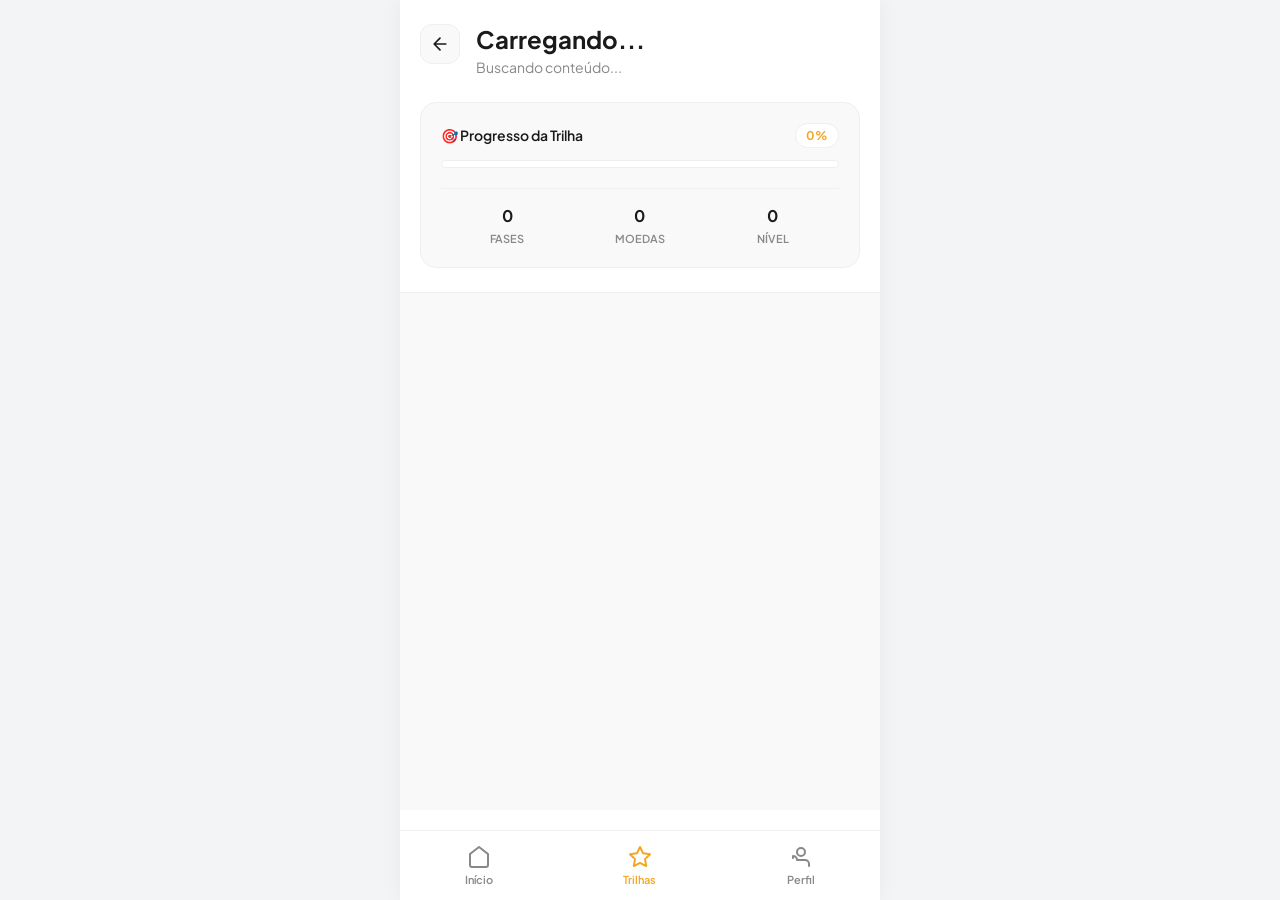
==== commit 4ac855f9: "Correção e melhorias de cursos e design" ====
--- a/course.html
+++ b/course.html
@@ -8,29 +8,33 @@
     <link rel="stylesheet" href="css/theme.css">
     <link rel="stylesheet" href="css/pages.css">
     <style>
+        * { box-sizing: border-box; }
+        
         body {
-            background-color: #f8fafc;
             margin: 0;
-            font-family: 'Inter', sans-serif;
+            background: var(--body-bg);
+            color: var(--text-primary);
+            min-height: 100vh;
         }
 
         .app-shell {
             max-width: 480px;
             margin: 0 auto;
-            background: #fff;
+            background: var(--bg-primary);
             min-height: 100vh;
             position: relative;
-            box-shadow: 0 0 40px rgba(0,0,0,0.05);
-        }
-
-        /* HEADER CARAMEL */
+            box-shadow: 0 0 20px rgba(0,0,0,0.05);
+            padding-bottom: 90px;
+        }
+
+        /* HEADER */
         .course-header {
-            padding: 40px 20px 30px;
-            background: linear-gradient(135deg, #f5a623 0%, #ea580c 100%);
-            color: white;
-            border-bottom-left-radius: 32px;
-            border-bottom-right-radius: 32px;
-            margin-bottom: 24px;
+            padding: 24px 20px;
+            background: var(--bg-card);
+            border-bottom: 1px solid var(--border);
+            position: sticky;
+            top: 0;
+            z-index: 10;
         }
 
         .header-nav {
@@ -41,39 +45,50 @@
         }
 
         .back-btn {
+            display: flex;
+            align-items: center;
+            justify-content: center;
             width: 40px;
             height: 40px;
             border-radius: 12px;
-            background: rgba(255, 255, 255, 0.2);
-            border: 1px solid rgba(255, 255, 255, 0.3);
-            display: flex;
-            align-items: center;
-            justify-content: center;
-            color: white;
+            border: 1px solid var(--border);
+            background: var(--bg-secondary);
+            color: var(--text-primary);
             cursor: pointer;
-            backdrop-filter: blur(5px);
+            text-decoration: none;
+            transition: all 0.2s;
+            flex-shrink: 0;
+        }
+
+        .back-btn:hover {
+            background: var(--border);
+        }
+
+        .back-btn svg {
+            width: 20px;
+            height: 20px;
         }
 
         .course-info h1 {
             font-size: 24px;
-            font-weight: 800;
+            font-weight: 700;
             margin: 0 0 4px 0;
+            color: var(--text-primary);
         }
 
         .course-info p {
             font-size: 14px;
-            color: rgba(255, 255, 255, 0.9);
+            color: var(--text-secondary);
             margin: 0;
             line-height: 1.4;
         }
 
         /* PROGRESS CARD */
         .progress-card {
-            background: #ffffff;
-            border-radius: 24px;
+            background: var(--bg-secondary);
+            border-radius: 16px;
             padding: 20px;
-            box-shadow: 0 10px 25px rgba(0, 0, 0, 0.1);
-            margin-top: 10px;
+            border: 1px solid var(--border);
         }
 
         .progress-header {
@@ -84,34 +99,36 @@
         }
 
         .progress-label {
-            font-weight: 700;
-            color: #1e293b;
-            font-size: 15px;
+            font-weight: 600;
+            color: var(--text-primary);
+            font-size: 14px;
             display: flex;
             align-items: center;
             gap: 8px;
         }
 
         .progress-percent {
-            background: #fff7ed;
+            background: var(--bg-primary);
             padding: 4px 10px;
             border-radius: 100px;
             font-size: 12px;
-            font-weight: 800;
-            color: #f5a623;
+            font-weight: 700;
+            color: var(--accent);
+            border: 1px solid var(--border);
         }
 
         .progress-bar-bg {
             height: 8px;
-            background: #f1f5f9;
-            border-radius: 10px;
+            background: var(--bg-primary);
+            border-radius: 8px;
             overflow: hidden;
             margin-bottom: 20px;
+            border: 1px solid var(--border);
         }
 
         .progress-bar-fill {
             height: 100%;
-            background: linear-gradient(90deg, #f5a623, #f97316);
+            background: var(--accent);
             width: 0%;
             transition: width 0.5s ease;
         }
@@ -119,75 +136,92 @@
         .stats-row {
             display: grid;
             grid-template-columns: repeat(3, 1fr);
-            padding-top: 15px;
-            border-top: 1px solid #f1f5f9;
+            padding-top: 16px;
+            border-top: 1px solid var(--border);
         }
 
         .stat-item { text-align: center; }
-        .stat-val { display: block; font-size: 18px; font-weight: 800; color: #1e293b; }
-        .stat-lab { font-size: 10px; font-weight: 700; color: #94a3b8; text-transform: uppercase; }
+        .stat-val { display: block; font-size: 16px; font-weight: 700; color: var(--text-primary); }
+        .stat-lab { font-size: 11px; font-weight: 600; color: var(--text-secondary); text-transform: uppercase; margin-top: 4px;}
 
         /* LISTA DE MÓDULOS */
         .modules-list {
-            padding: 0 20px 120px;
+            padding: 24px 20px;
             display: flex;
             flex-direction: column;
             gap: 16px;
         }
 
         .module-item {
-            background: #ffffff;
-            border: 1.5px solid #f1f5f9;
-            border-radius: 20px;
+            background: var(--bg-card);
+            border: 1px solid var(--border);
+            border-radius: 16px;
             padding: 16px;
             display: flex;
             align-items: center;
             gap: 16px;
             cursor: pointer;
-            transition: transform 0.2s;
-        }
-
-        .module-item:active { transform: scale(0.98); }
+            transition: all 0.2s;
+            box-shadow: 0 2px 8px rgba(0,0,0,0.02);
+        }
+
+        .module-item:hover { 
+            transform: translateY(-2px);
+            border-color: var(--accent);
+            box-shadow: 0 4px 12px var(--shadow);
+        }
+        
+        .module-item:active { transform: translateY(0); }
 
         .module-icon {
             width: 48px;
             height: 48px;
-            border-radius: 14px;
-            background: #fff7ed;
+            border-radius: 12px;
+            background: var(--bg-secondary);
             display: flex;
             align-items: center;
             justify-content: center;
             font-size: 20px;
-            border: 1px solid #fed7aa;
+            border: 1px solid var(--border);
+            flex-shrink: 0;
         }
 
         .module-info { flex: 1; }
-        .module-title { font-weight: 700; color: #1e293b; font-size: 15px; margin-bottom: 2px; }
-        .module-meta { font-size: 12px; color: #64748b; }
+        .module-title { font-weight: 600; color: var(--text-primary); font-size: 15px; margin-bottom: 4px; }
+        .module-meta { font-size: 12px; color: var(--text-secondary); font-weight: 500;}
 
         .module-check {
             width: 24px;
             height: 24px;
             border-radius: 50%;
-            border: 2px solid #e2e8f0;
+            border: 2px solid var(--border);
             display: flex;
             align-items: center;
             justify-content: center;
+            flex-shrink: 0;
+            color: transparent;
+            transition: all 0.2s;
         }
 
         .module-item.completed .module-check {
-            background: #22c55e;
-            border-color: #22c55e;
+            background: var(--accent);
+            border-color: var(--accent);
             color: white;
-            font-size: 12px;
         }
 
         .module-item.locked {
             opacity: 0.6;
             cursor: not-allowed;
-        }
-
-        /* TAB BAR CARAMEL */
+            filter: grayscale(1);
+        }
+        
+        .module-item.locked:hover {
+            transform: none;
+            border-color: var(--border);
+            box-shadow: 0 2px 8px rgba(0,0,0,0.02);
+        }
+
+        /* BOTTOM NAV */
         .tab-bar {
             position: fixed;
             bottom: 0;
@@ -196,13 +230,13 @@
             width: 100%;
             max-width: 480px;
             height: 70px;
-            background: #ffffff;
-            border-top: 1px solid #e2e8f0;
+            background: var(--bg-primary);
+            border-top: 1px solid var(--border);
             display: flex;
             justify-content: space-around;
             align-items: center;
-            z-index: 1000;
-            box-shadow: 0 -10px 30px rgba(0,0,0,0.05);
+            z-index: 100;
+            padding-bottom: env(safe-area-inset-bottom);
         }
 
         .tab-item {
@@ -210,13 +244,25 @@
             flex-direction: column;
             align-items: center;
             text-decoration: none;
-            color: #94a3b8;
+            color: var(--text-secondary);
             font-size: 11px;
             font-weight: 600;
-        }
-
-        .tab-item.active { color: #f5a623; }
-        .tab-item svg { width: 24px !important; height: 24px !important; margin-bottom: 4px; }
+            gap: 4px;
+            transition: color 0.2s;
+        }
+
+        .tab-item:hover {
+            color: var(--text-primary);
+        }
+
+        .tab-item.active {
+            color: var(--accent);
+        }
+
+        .tab-item svg {
+            width: 24px;
+            height: 24px;
+        }
     </style>
 </head>
 
@@ -224,14 +270,14 @@
     <div class="app-shell">
         <header class="course-header">
             <div class="header-nav">
-                <button class="back-btn" onclick="location.href='trails.html'">
-                    <svg viewBox="0 0 24 24" width="24" height="24" fill="none" stroke="currentColor" stroke-width="3">
-                        <path d="M15 19l-7-7 7-7" />
+                <a href="javascript:history.back()" class="back-btn">
+                    <svg viewBox="0 0 24 24" fill="none" stroke="currentColor" stroke-width="2" stroke-linecap="round" stroke-linejoin="round">
+                        <path d="M19 12H5M12 19l-7-7 7-7" />
                     </svg>
-                </button>
+                </a>
                 <div class="course-info">
                     <h1 id="courseTitle">Carregando...</h1>
-                    <p id="courseDesc">Buscando conteúdo real do banco de dados...</p>
+                    <p id="courseDesc">Buscando conteúdo...</p>
                 </div>
             </div>
 
@@ -268,19 +314,19 @@
 
         <nav class="tab-bar">
             <a href="dashboard.html" class="tab-item">
-                <svg viewBox="0 0 24 24" fill="none" stroke="currentColor" stroke-width="2">
+                <svg viewBox="0 0 24 24" fill="none" stroke="currentColor" stroke-width="2" stroke-linecap="round" stroke-linejoin="round">
                     <path d="M3 9l9-7 9 7v11a2 2 0 0 1-2 2H5a2 2 0 0 1-2-2z" />
                 </svg>
                 <span>Início</span>
             </a>
             <a href="trails.html" class="tab-item active">
-                <svg viewBox="0 0 24 24" fill="none" stroke="currentColor" stroke-width="2">
+                <svg viewBox="0 0 24 24" fill="none" stroke="currentColor" stroke-width="2" stroke-linecap="round" stroke-linejoin="round">
                     <path d="M12 2l3.09 6.26L22 9.27l-5 4.87 1.18 6.88L12 17.77l-6.18 3.25L7 14.14 2 9.27l6.91-1.01L12 2z" />
                 </svg>
                 <span>Trilhas</span>
             </a>
             <a href="profile.html" class="tab-item">
-                <svg viewBox="0 0 24 24" fill="none" stroke="currentColor" stroke-width="2">
+                <svg viewBox="0 0 24 24" fill="none" stroke="currentColor" stroke-width="2" stroke-linecap="round" stroke-linejoin="round">
                     <path d="M20 21v-2a4 4 0 0 0-4-4H8a4 4 0 0 0-4-4v2" />
                     <circle cx="12" cy="7" r="4" />
                 </svg>
@@ -332,7 +378,9 @@
                                 <div class="module-title">Módulo ${mod.ordem}: ${mod.titulo}</div>
                                 <div class="module-meta">10 questões • 25 moedas</div>
                             </div>
-                            <div class="module-check">${isCompleted ? '✓' : ''}</div>
+                            <div class="module-check">
+                                ${isCompleted ? '<svg viewBox="0 0 24 24" width="14" height="14" fill="none" stroke="currentColor" stroke-width="3" stroke-linecap="round" stroke-linejoin="round"><path d="M20 6L9 17l-5-5"/></svg>' : ''}
+                            </div>
                         `;
                         list.appendChild(item);
                     });
@@ -343,7 +391,7 @@
         }
 
         document.addEventListener('DOMContentLoaded', () => {
-            window.applyTheme();
+            if(window.applyTheme) window.applyTheme();
             loadCourseContent();
         });
     </script>
